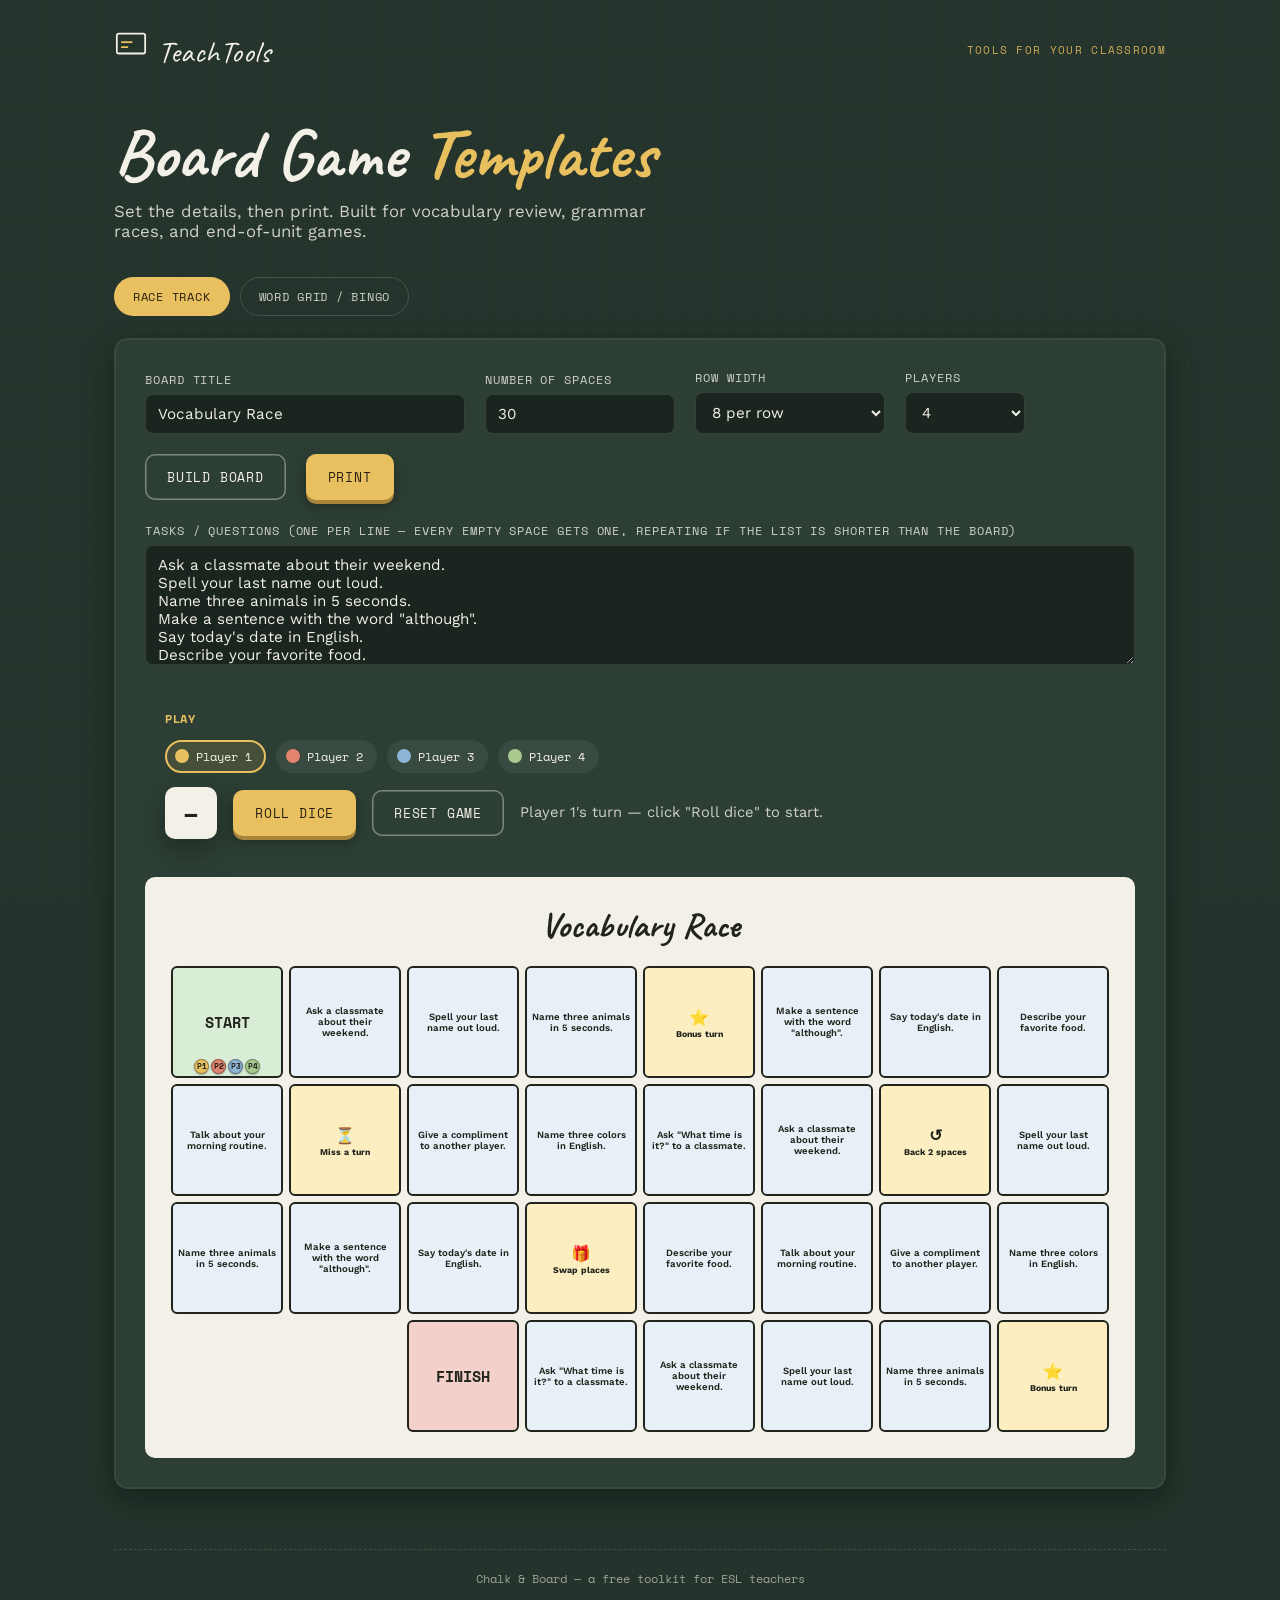
==== tools/board.html @ ea04c7db "Changed nav" ====
<!DOCTYPE html>
<html lang="en">
<head><link rel="icon" type="image/svg+xml" href="/favicon.svg">
<meta charset="UTF-8">
<meta name="viewport" content="width=device-width, initial-scale=1.0">
<title>Board Game Templates — Chalk &amp; Board</title>
<link rel="preconnect" href="https://fonts.googleapis.com">
<link rel="preconnect" href="https://fonts.gstatic.com" crossorigin>
<link href="https://fonts.googleapis.com/css2?family=Caveat:wght@600;700&family=Work+Sans:wght@400;500;600&family=Space+Mono:wght@400;700&display=swap" rel="stylesheet">
<link rel="stylesheet" href="../style.css">
<style>
  .tabs{
    display:flex; gap: 10px; margin-bottom: 22px;
  }
  .tab-btn{
    font-family: var(--font-mono);
    font-size: .78rem;
    text-transform: uppercase;
    letter-spacing: .06em;
    background: transparent;
    color: var(--chalk-dim);
    border: 1px solid rgba(255,255,255,.15);
    border-radius: 30px;
    padding: 9px 18px;
    cursor:pointer;
  }
  .tab-btn.active{
    background: var(--chalk-yellow);
    color: #2a2210;
    border-color: transparent;
  }
  .tab-panel{ display:none; }
  .tab-panel.active{ display:block; }

  .config-row{
    display:flex; flex-wrap:wrap; gap:20px;
    align-items:flex-end;
    margin-bottom: 22px;
  }
  .config-row .field{ width: 190px; }
  .config-row .field.wide{ width: 320px; }

  /* ---- race track ---- */
  #trackTitleDisplay{
    font-family: var(--font-display);
    font-size: 2.2rem;
    text-align:center;
    margin: 0 0 18px;
    color:#20241c;
  }
  .track-sheet{
    background: #f3f1e7;
    border-radius: 10px;
    padding: 26px;
    color: #20241c;
  }
  .track-grid{
    display:grid;
    gap: 6px;
  }
  .track-cell{
    aspect-ratio: 1;
    border: 2px solid #20241c;
    border-radius: 6px;
    display:flex; flex-direction:column;
    align-items:center; justify-content:center;
    font-family: var(--font-mono);
    font-weight:700;
    font-size: .8rem;
    text-align:center;
    padding: 3px;
    background: #fff;
    position:relative;
  }
  .track-cell .num{ font-size: .95rem; }
  .track-cell .badge{ font-size: 1rem; }
  .track-cell .task-text{
    font-family: var(--font-body);
    font-weight:600;
    font-size: .6rem;
    line-height: 1.15;
    display: -webkit-box;
    -webkit-line-clamp: 4;
    -webkit-box-orient: vertical;
    overflow: hidden;
    padding: 0 2px;
  }
  .track-cell.start{ background: #d9ecd6; }
  .track-cell.finish{ background: #f3d0c9; }
  .track-cell.special{ background: #fdeec2; }
  .track-cell.task{ background: #e8f0f7; }
  .track-cell .pawns{
    position:absolute; inset:auto 2px 2px 2px;
    display:flex; flex-wrap:wrap; gap:2px; justify-content:center;
  }
  .pawn{
    width: 15px; height:15px; border-radius:50%;
    display:flex; align-items:center; justify-content:center;
    font-family: var(--font-mono); font-size:.5rem; font-weight:700;
    color:#20241c; border: 1.5px solid rgba(0,0,0,.35);
    box-shadow: 0 1px 2px rgba(0,0,0,.3);
  }

  /* ---- game panel (players + dice) ---- */
  .game-panel{
    background: var(--board-light);
    border-radius: var(--radius);
    padding: 18px 20px;
    margin-bottom: 20px;
  }
  .game-panel h3{
    font-family: var(--font-mono); font-size:.78rem;
    text-transform:uppercase; letter-spacing:.06em;
    color: var(--chalk-yellow); margin: 0 0 12px;
  }
  .player-row{ display:flex; flex-wrap:wrap; gap:10px; margin-bottom:14px; }
  .player-chip{
    display:flex; align-items:center; gap:7px;
    background: rgba(255,255,255,.06);
    border: 2px solid transparent;
    border-radius: 30px;
    padding: 6px 12px 6px 8px;
    font-family: var(--font-mono); font-size:.75rem;
  }
  .player-chip.turn{ border-color: var(--chalk-yellow); background: rgba(232,192,95,.12); }
  .player-chip .dot{ width:14px; height:14px; border-radius:50%; flex:none; }
  .player-chip.done{ opacity:.5; text-decoration: line-through; }
  .dice-row{ display:flex; align-items:center; gap:16px; flex-wrap:wrap; }
  #diceFace{
    width: 52px; height:52px; border-radius: 10px;
    background: var(--chalk); color:#20241c;
    display:flex; align-items:center; justify-content:center;
    font-family: var(--font-mono); font-size:1.6rem; font-weight:700;
    box-shadow: var(--shadow);
  }
  #gameMsg{
    font-family: var(--font-body); font-size:.92rem;
    color: var(--chalk-dim); min-height: 1.3em;
  }
  .field.narrow{ width: 120px; }

  /* ---- word grid ---- */
  .grid-sheet{
    background: #f3f1e7;
    border-radius: 10px;
    padding: 26px;
    color: #20241c;
  }
  #gridTitleDisplay{
    font-family: var(--font-display);
    font-size: 2.2rem;
    text-align:center;
    margin: 0 0 18px;
  }
  .word-grid{
    display:grid;
    gap: 8px;
  }
  .word-cell{
    aspect-ratio: 1;
    border: 2px solid #20241c;
    border-radius: 8px;
    display:flex; align-items:center; justify-content:center;
    text-align:center;
    font-family: var(--font-body);
    font-weight:600;
    font-size: .95rem;
    padding: 6px;
    background:#fff;
    line-height:1.15;
  }
  .word-cell.free{ background:#fdeec2; font-family: var(--font-display); font-size:1.2rem; }
</style>
</head>
<body>

<div class="frame">
  <nav class="top-nav">
    <a class="brand" href="index.html">
      <svg class="brand-mark" viewBox="0 0 48 48" fill="none" xmlns="http://www.w3.org/2000/svg">
        <rect x="4" y="8" width="40" height="28" rx="3" stroke="#f3f1e7" stroke-width="2.5" filter="url(#roughen)"/>
        <line x1="10" y1="20" x2="26" y2="20" stroke="#e8c05f" stroke-width="2.5" filter="url(#roughen)"/>
        <line x1="10" y1="27" x2="20" y2="27" stroke="#e8c05f" stroke-width="2.5" filter="url(#roughen)"/>
      </svg>
      <span class="brand-name">TeachTools</span>
    </a>
    <span class="brand-tag">Tools for your classroom</span>
  </nav>

  <section class="hero">
    <h1>Board Game <span class="accent">Templates</span></h1>
    <p>Set the details, then print. Built for vocabulary review, grammar races, and end-of-unit games.</p>
  </section>

  <div class="tabs no-print">
    <button class="tab-btn active" data-tab="track">Race Track</button>
    <button class="tab-btn" data-tab="grid">Word Grid / Bingo</button>
  </div>

  <!-- ===================== RACE TRACK ===================== -->
  <div class="tab-panel active" id="panel-track">
    <div class="panel">
      <div class="config-row no-print">
        <div class="field wide">
          <label for="trackTitle">Board title</label>
          <input type="text" id="trackTitle" value="Vocabulary Race" maxlength="40">
        </div>
        <div class="field">
          <label for="trackSpaces">Number of spaces</label>
          <input type="number" id="trackSpaces" value="30" min="12" max="60" step="1">
        </div>
        <div class="field">
          <label for="trackCols">Row width</label>
          <select id="trackCols">
            <option value="6">6 per row</option>
            <option value="8" selected>8 per row</option>
            <option value="10">10 per row</option>
          </select>
        </div>
        <div class="field narrow">
          <label for="trackPlayers">Players</label>
          <select id="trackPlayers">
            <option value="2">2</option>
            <option value="3">3</option>
            <option value="4" selected>4</option>
            <option value="5">5</option>
            <option value="6">6</option>
          </select>
        </div>
        <button class="btn secondary" id="trackBuildBtn">Build board</button>
        <button class="btn" id="trackPrintBtn">Print</button>
      </div>

      <div class="config-row no-print">
        <div class="field wide" style="width:100%;">
          <label for="trackTasks">Tasks / questions (one per line — every empty space gets one, repeating if the list is shorter than the board)</label>
          <textarea id="trackTasks" rows="5">Ask a classmate about their weekend.
Spell your last name out loud.
Name three animals in 5 seconds.
Make a sentence with the word "although".
Say today's date in English.
Describe your favorite food.
Talk about your morning routine.
Give a compliment to another player.
Name three colors in English.
Ask "What time is it?" to a classmate.</textarea>
        </div>
      </div>

      <div class="game-panel no-print">
        <h3>Play</h3>
        <div class="player-row" id="playerRow"></div>
        <div class="dice-row">
          <div id="diceFace">–</div>
          <button class="btn" id="rollBtn">Roll dice</button>
          <button class="btn secondary" id="resetGameBtn">Reset game</button>
          <div id="gameMsg"></div>
        </div>
      </div>

      <div class="track-sheet">
        <h2 id="trackTitleDisplay">Vocabulary Race</h2>
        <div class="track-grid" id="trackGrid"></div>
      </div>
    </div>
  </div>

  <!-- ===================== WORD GRID ===================== -->
  <div class="tab-panel" id="panel-grid">
    <div class="panel">
      <div class="config-row no-print">
        <div class="field wide">
          <label for="gridTitle">Board title</label>
          <input type="text" id="gridTitle" value="Unit 4 Vocabulary Bingo" maxlength="40">
        </div>
        <div class="field">
          <label for="gridRows">Rows</label>
          <select id="gridRows">
            <option>3</option><option selected>4</option><option>5</option><option>6</option>
          </select>
        </div>
        <div class="field">
          <label for="gridCols">Columns</label>
          <select id="gridCols">
            <option>3</option><option selected>4</option><option>5</option><option>6</option>
          </select>
        </div>
        <div class="field" style="width:auto; display:flex; align-items:center; gap:8px; padding-bottom:8px;">
          <input type="checkbox" id="gridFree" style="width:auto;">
          <label for="gridFree" style="margin:0;">Free space (odd grids)</label>
        </div>
      </div>
      <div class="config-row no-print">
        <div class="field wide" style="width:100%;">
          <label for="gridWords">Words or phrases (one per line — fill or exceed the grid, extras are ignored)</label>
          <textarea id="gridWords" rows="6">apple
bicycle
weather
holiday
kitchen
bridge
mountain
airport
neighbor
schedule
argument
suitcase
umbrella
calendar
furniture
sandwich</textarea>
        </div>
      </div>
      <div class="config-row no-print">
        <button class="btn secondary" id="gridBuildBtn">Build board</button>
        <button class="btn secondary" id="gridShuffleBtn">Shuffle words</button>
        <button class="btn" id="gridPrintBtn">Print</button>
      </div>

      <div class="grid-sheet">
        <h2 id="gridTitleDisplay">Unit 4 Vocabulary Bingo</h2>
        <div class="word-grid" id="wordGrid"></div>
      </div>
    </div>
  </div>

  <footer class="site-footer no-print">Chalk &amp; Board — a free toolkit for ESL teachers</footer>
</div>

<script>
  /* ---------------- tabs ---------------- */
  document.querySelectorAll('.tab-btn').forEach(btn=>{
    btn.addEventListener('click', ()=>{
      document.querySelectorAll('.tab-btn').forEach(b=>b.classList.remove('active'));
      document.querySelectorAll('.tab-panel').forEach(p=>p.classList.remove('active'));
      btn.classList.add('active');
      document.getElementById('panel-'+btn.dataset.tab).classList.add('active');
    });
  });

  /* ---------------- race track ---------------- */
  const trackTitle = document.getElementById('trackTitle');
  const trackTitleDisplay = document.getElementById('trackTitleDisplay');
  const trackSpaces = document.getElementById('trackSpaces');
  const trackCols = document.getElementById('trackCols');
  const trackGrid = document.getElementById('trackGrid');
  const trackTasks = document.getElementById('trackTasks');
  const trackPlayersSelect = document.getElementById('trackPlayers');
  const playerRow = document.getElementById('playerRow');
  const diceFace = document.getElementById('diceFace');
  const gameMsg = document.getElementById('gameMsg');
  const rollBtn = document.getElementById('rollBtn');

  const SPECIAL_TYPES = [
    { icon:'⭐', label:'Bonus turn' },
    { icon:'⏳', label:'Miss a turn' },
    { icon:'↺', label:'Back 2 spaces' },
    { icon:'🎁', label:'Swap places' }
  ];
  const PLAYER_COLORS = ['#e8c05f','#e2836f','#8db4d4','#a9c98f','#c9a9d9','#f0b6c2'];

  let cellByIndex = [];   // DOM element for each game index
  let trackMeta = [];     // { type, special?, task? }
  let players = [];
  let turnIndex = 0;
  let totalSpaces = 0;

  function buildTrack(){
    const total = Math.max(12, Math.min(60, parseInt(trackSpaces.value,10) || 30));
    const cols = parseInt(trackCols.value, 10);
    const rows = Math.ceil(total/cols);
    totalSpaces = total;
    trackTitleDisplay.textContent = trackTitle.value || 'Race Track';
    trackGrid.style.gridTemplateColumns = `repeat(${cols}, 1fr)`;
    trackGrid.style.gridTemplateRows = `repeat(${rows}, 1fr)`;
    trackGrid.innerHTML = '';
    cellByIndex = new Array(total).fill(null);
    trackMeta = new Array(total).fill(null);

    const tasks = trackTasks.value.split('\n').map(s=>s.trim()).filter(Boolean);
    let taskCursor = 0;

    // build placement array so print order follows a snake path visually
    const cellsByPosition = new Array(rows*cols).fill(null);
    for(let index=0; index<total; index++){
      const row = Math.floor(index/cols);
      let posInRow = index % cols;
      if(row % 2 === 1) posInRow = cols-1-posInRow;
      cellsByPosition[row*cols + posInRow] = index;
    }

    let specialCounter = 0;
    for(let gridIndex=0; gridIndex<rows*cols; gridIndex++){
      const cell = document.createElement('div');
      cell.className = 'track-cell';
      const index = cellsByPosition[gridIndex];
      if(index === null){
        cell.style.visibility = 'hidden';
      } else {
        const isStart = index === 0;
        const isFinish = index === total-1;
        const isSpecial = !isStart && !isFinish && ((index+1) % 5 === 0);

        if(isStart){
          cell.classList.add('start');
          trackMeta[index] = {type:'start'};
          const label = document.createElement('div');
          label.className = 'num';
          label.textContent = 'START';
          cell.appendChild(label);
        } else if(isFinish){
          cell.classList.add('finish');
          trackMeta[index] = {type:'finish'};
          const label = document.createElement('div');
          label.className = 'num';
          label.textContent = 'FINISH';
          cell.appendChild(label);
        } else if(isSpecial){
          cell.classList.add('special');
          const special = SPECIAL_TYPES[specialCounter % SPECIAL_TYPES.length];
          specialCounter++;
          trackMeta[index] = {type:'special', special};
          const badge = document.createElement('div');
          badge.className = 'badge';
          badge.textContent = special.icon;
          cell.appendChild(badge);
          const label = document.createElement('div');
          label.style.fontSize = '.55rem';
          label.style.fontFamily = 'var(--font-body)';
          label.textContent = special.label;
          cell.appendChild(label);
        } else {
          // every remaining ("empty") space gets a task written right on it
          cell.classList.add('task');
          let task = '';
          if(tasks.length){
            task = tasks[taskCursor % tasks.length];
            taskCursor++;
          }
          trackMeta[index] = {type:'task', task};
          const taskEl = document.createElement('div');
          taskEl.className = 'task-text';
          taskEl.textContent = task;
          cell.appendChild(taskEl);
        }

        const pawnHolder = document.createElement('div');
        pawnHolder.className = 'pawns';
        cell.appendChild(pawnHolder);
        cellByIndex[index] = cell;
      }
      trackGrid.appendChild(cell);
    }

    setupPlayers();
  }

  function setupPlayers(){
    const count = parseInt(trackPlayersSelect.value, 10);
    players = [];
    for(let i=0;i<count;i++){
      players.push({ id:i, color: PLAYER_COLORS[i % PLAYER_COLORS.length], pos:0, skipNext:false, finished:false });
    }
    turnIndex = 0;
    diceFace.textContent = '–';
    rollBtn.disabled = false;
    gameMsg.textContent = 'Player 1\'s turn — click "Roll dice" to start.';
    renderPlayers();
    renderPawns();
  }

  function renderPlayers(){
    playerRow.innerHTML = '';
    players.forEach((p, i)=>{
      const chip = document.createElement('div');
      chip.className = 'player-chip' + (i===turnIndex && !p.finished ? ' turn':'') + (p.finished ? ' done':'');
      const dot = document.createElement('div');
      dot.className = 'dot';
      dot.style.background = p.color;
      chip.appendChild(dot);
      chip.appendChild(document.createTextNode('Player ' + (i+1) + (p.finished ? ' 🏁' : '')));
      playerRow.appendChild(chip);
    });
  }

  function renderPawns(){
    cellByIndex.forEach(cell=>{
      if(cell) cell.querySelector('.pawns').innerHTML = '';
    });
    players.forEach((p,i)=>{
      const cell = cellByIndex[p.pos];
      if(!cell) return;
      const pawn = document.createElement('div');
      pawn.className = 'pawn';
      pawn.style.background = p.color;
      pawn.textContent = 'P' + (i+1);
      cell.querySelector('.pawns').appendChild(pawn);
    });
  }

  function nextTurn(){
    if(players.every(p=>p.finished)){
      gameMsg.textContent = '🎉 Game over — everyone finished!';
      rollBtn.disabled = true;
      return;
    }
    do{
      turnIndex = (turnIndex+1) % players.length;
    } while(players[turnIndex].finished);
    const p = players[turnIndex];
    if(p.skipNext){
      p.skipNext = false;
      gameMsg.textContent = 'Player ' + (turnIndex+1) + ' misses a turn (⏳) — skipping.';
      renderPlayers();
      setTimeout(nextTurn, 900);
      return;
    }
    gameMsg.textContent = 'Player ' + (turnIndex+1) + '\'s turn — roll the dice.';
    renderPlayers();
  }

  function rollDice(){
    if(rollBtn.disabled) return;
    const roll = 1 + Math.floor(Math.random()*6);
    diceFace.textContent = roll;
    const p = players[turnIndex];
    p.pos = Math.min(totalSpaces-1, p.pos + roll);
    renderPawns();

    const meta = trackMeta[p.pos];
    if(meta.type === 'finish'){
      p.finished = true;
      gameMsg.textContent = '🏁 Player ' + (turnIndex+1) + ' reached the finish!';
      renderPlayers();
      setTimeout(nextTurn, 1000);
      return;
    }
    if(meta.type === 'special'){
      const s = meta.special.label;
      if(s === 'Bonus turn'){
        gameMsg.textContent = '⭐ Player ' + (turnIndex+1) + ' rolled a bonus turn — roll again!';
        return;
      } else if(s === 'Miss a turn'){
        p.skipNext = true;
        gameMsg.textContent = '⏳ Player ' + (turnIndex+1) + ' landed on Miss a Turn.';
      } else if(s === 'Back 2 spaces'){
        p.pos = Math.max(0, p.pos-2);
        gameMsg.textContent = '↺ Player ' + (turnIndex+1) + ' goes back 2 spaces.';
        renderPawns();
      } else if(s === 'Swap places'){
        const others = players.filter((pl,i)=> i!==turnIndex && !pl.finished);
        if(others.length){
          const other = others[Math.floor(Math.random()*others.length)];
          const tmp = other.pos;
          other.pos = p.pos;
          p.pos = tmp;
          gameMsg.textContent = '🎁 Player ' + (turnIndex+1) + ' swapped places with Player ' + (other.id+1) + '!';
          renderPawns();
        }
      }
      setTimeout(nextTurn, 1200);
      return;
    }
    if(meta.type === 'task' && meta.task){
      gameMsg.textContent = '❓ Player ' + (turnIndex+1) + ': ' + meta.task;
      setTimeout(nextTurn, 2200);
      return;
    }
    setTimeout(nextTurn, 700);
  }

  document.getElementById('trackBuildBtn').addEventListener('click', buildTrack);
  document.getElementById('trackPrintBtn').addEventListener('click', ()=> window.print());
  document.getElementById('resetGameBtn').addEventListener('click', setupPlayers);
  rollBtn.addEventListener('click', rollDice);
  trackPlayersSelect.addEventListener('change', setupPlayers);
  trackTitle.addEventListener('input', ()=> trackTitleDisplay.textContent = trackTitle.value || 'Race Track');

  /* ---------------- word grid ---------------- */
  const gridTitle = document.getElementById('gridTitle');
  const gridTitleDisplay = document.getElementById('gridTitleDisplay');
  const gridRows = document.getElementById('gridRows');
  const gridCols = document.getElementById('gridCols');
  const gridFree = document.getElementById('gridFree');
  const gridWords = document.getElementById('gridWords');
  const wordGrid = document.getElementById('wordGrid');

  let currentWords = [];

  function shuffle(arr){
    const a = arr.slice();
    for(let i=a.length-1;i>0;i--){
      const j = Math.floor(Math.random()*(i+1));
      [a[i],a[j]] = [a[j],a[i]];
    }
    return a;
  }

  function buildGrid(reshuffleOnly){
    const rows = parseInt(gridRows.value,10);
    const cols = parseInt(gridCols.value,10);
    const total = rows*cols;
    const useFree = gridFree.checked && (total % 2 === 1);

    gridTitleDisplay.textContent = gridTitle.value || 'Word Grid';
    wordGrid.style.gridTemplateColumns = `repeat(${cols}, 1fr)`;
    wordGrid.style.gridTemplateRows = `repeat(${rows}, 1fr)`;

    if(!reshuffleOnly){
      currentWords = gridWords.value.split('\n').map(s=>s.trim()).filter(Boolean);
    }

    const needed = useFree ? total-1 : total;
    let pool = shuffle(currentWords);
    while(pool.length < needed && currentWords.length > 0){
      pool = pool.concat(shuffle(currentWords));
    }
    pool = pool.slice(0, needed);

    wordGrid.innerHTML = '';
    const centerIndex = Math.floor(total/2);
    let w = 0;
    for(let i=0;i<total;i++){
      const cell = document.createElement('div');
      cell.className = 'word-cell';
      if(useFree && i === centerIndex){
        cell.classList.add('free');
        cell.textContent = '★';
      } else {
        cell.textContent = pool[w] !== undefined ? pool[w] : '';
        w++;
      }
      wordGrid.appendChild(cell);
    }
  }

  document.getElementById('gridBuildBtn').addEventListener('click', ()=> buildGrid(false));
  document.getElementById('gridShuffleBtn').addEventListener('click', ()=> buildGrid(true));
  document.getElementById('gridPrintBtn').addEventListener('click', ()=> window.print());
  gridTitle.addEventListener('input', ()=> gridTitleDisplay.textContent = gridTitle.value || 'Word Grid');

  buildTrack();
  buildGrid(false);
</script>

</body>
</html>
---- style.css ----
/* ============================================================
   Chalk & Board — a toolkit for ESL teachers
   Design tokens
   ============================================================ */
:root{
  --board:        #24332B;   /* blackboard green */
  --board-deep:    #1a251f;  /* darker recess / shadow */
  --board-light:   #2d3f35;  /* raised panel green */
  --chalk:         #f3f1e7;  /* chalk white */
  --chalk-dim:     #cfd0c6;  /* dusty chalk */
  --chalk-yellow:  #e8c05f;
  --chalk-coral:   #e2836f;
  --chalk-blue:    #8db4d4;
  --wood:          #6b4a34;  /* frame wood */
  --wood-dark:     #4a3122;
  --shadow: 0 10px 30px rgba(0,0,0,.35);
  --radius: 14px;
  --font-display: 'Caveat', cursive;
  --font-body: 'Work Sans', sans-serif;
  --font-mono: 'Space Mono', monospace;
}

*{ box-sizing: border-box; }
html{ scroll-behavior: smooth; }

body{
  margin:0;
  background: var(--board);
  color: var(--chalk);
  font-family: var(--font-body);
  min-height: 100vh;
  position: relative;
}

/* chalk dust / board texture, layered so it never needs JS */
body::before{
  content:"";
  position: fixed; inset:0;
  pointer-events:none;
  z-index: 0;
  background-image:
    radial-gradient(rgba(255,255,255,.035) 1px, transparent 1px),
    radial-gradient(rgba(255,255,255,.02) 1px, transparent 1.5px);
  background-size: 3px 3px, 7px 7px;
  background-position: 0 0, 2px 3px;
  mix-blend-mode: screen;
  opacity:.6;
}

a{ color: inherit; }

/* ---------- layout shell ---------- */
.frame{
  max-width: 1100px;
  margin: 0 auto;
  padding: 28px 24px 80px;
  position: relative;
  z-index: 1;
}

.top-nav{
  display:flex;
  align-items:center;
  justify-content: space-between;
  gap: 16px;
  margin-bottom: 36px;
  flex-wrap: wrap;
}

.brand{
  display:flex;
  align-items:baseline;
  gap: 10px;
  text-decoration:none;
}
.brand-mark{ width:34px; height:34px; }
.brand-name{
  font-family: var(--font-display);
  font-size: 1.9rem;
  letter-spacing: .5px;
  color: var(--chalk);
}
.brand-tag{
  font-family: var(--font-mono);
  font-size: .68rem;
  letter-spacing: .12em;
  text-transform: uppercase;
  color: var(--chalk-yellow);
  opacity:.85;
}

.back-link{
  font-family: var(--font-mono);
  font-size: .8rem;
  text-decoration:none;
  color: var(--chalk-dim);
  border-bottom: 1px dashed rgba(243,241,231,.35);
  padding-bottom:2px;
  transition: color .15s ease, border-color .15s ease;
}
.back-link:hover{ color: var(--chalk-yellow); border-color: var(--chalk-yellow); }

/* ---------- chalk rule / dividers ---------- */
.chalk-rule{
  border:0;
  height: 2px;
  margin: 28px 0;
  background: repeating-linear-gradient(90deg, rgba(243,241,231,.4) 0 10px, transparent 10px 16px);
  opacity:.5;
}

/* ---------- headline block ---------- */
.hero{
  padding: 10px 0 36px;
}
.hero h1{
  font-family: var(--font-display);
  font-size: clamp(2.6rem, 6vw, 4.4rem);
  line-height: 1.05;
  margin: 0 0 10px;
  color: var(--chalk);
}
.hero h1 .accent{ color: var(--chalk-yellow); }
.hero p{
  font-size: 1.05rem;
  max-width: 56ch;
  color: var(--chalk-dim);
  margin:0;
}

/* ---------- tool directory grid ---------- */
.tool-grid{
  display:grid;
  grid-template-columns: repeat(auto-fit, minmax(240px,1fr));
  gap: 22px;
  margin-top: 30px;
}

.tool-card{
  background: var(--board-light);
  border-radius: var(--radius);
  padding: 26px 22px 22px;
  text-decoration:none;
  color: var(--chalk);
  position: relative;
  box-shadow: var(--shadow), inset 0 0 0 1px rgba(255,255,255,.04);
  border: 1px solid rgba(255,255,255,.06);
  transition: transform .18s ease, box-shadow .18s ease, background .18s ease;
  display:flex;
  flex-direction: column;
  gap: 14px;
  min-height: 190px;
}
.tool-card:hover{
  transform: translateY(-4px) rotate(-.3deg);
  background: #33473c;
  box-shadow: 0 16px 34px rgba(0,0,0,.4), inset 0 0 0 1px rgba(255,255,255,.08);
}
.tool-card:focus-visible{
  outline: 2px solid var(--chalk-yellow);
  outline-offset: 3px;
}
.tool-card .icon{
  width: 52px; height: 52px;
}
.tool-card h2{
  font-family: var(--font-display);
  font-size: 1.9rem;
  margin: 0;
  color: var(--chalk);
}
.tool-card p{
  margin:0;
  font-size: .92rem;
  color: var(--chalk-dim);
  line-height: 1.4;
}
.tool-card .go{
  margin-top:auto;
  font-family: var(--font-mono);
  font-size: .72rem;
  letter-spacing: .1em;
  text-transform: uppercase;
  color: var(--chalk-yellow);
}

/* ---------- generic panel ---------- */
.panel{
  background: var(--board-light);
  border-radius: var(--radius);
  padding: 30px;
  box-shadow: var(--shadow), inset 0 0 0 1px rgba(255,255,255,.05);
  border: 1px solid rgba(255,255,255,.06);
}

/* ---------- buttons ---------- */
.btn{
  font-family: var(--font-mono);
  font-size: .82rem;
  letter-spacing: .06em;
  text-transform: uppercase;
  border: none;
  border-radius: 10px;
  padding: 13px 22px;
  cursor:pointer;
  background: var(--chalk-yellow);
  color: #2a2210;
  box-shadow: 0 4px 0 #a9843b, 0 6px 14px rgba(0,0,0,.35);
  transition: transform .08s ease, box-shadow .08s ease;
}
.btn:hover{ transform: translateY(-1px); }
.btn:active{
  transform: translateY(3px);
  box-shadow: 0 1px 0 #a9843b, 0 2px 6px rgba(0,0,0,.35);
}
.btn.secondary{
  background: transparent;
  color: var(--chalk);
  box-shadow: inset 0 0 0 1.5px rgba(243,241,231,.4);
}
.btn.secondary:hover{ box-shadow: inset 0 0 0 1.5px var(--chalk-yellow); }
.btn.coral{ background: var(--chalk-coral); box-shadow: 0 4px 0 #a1503f, 0 6px 14px rgba(0,0,0,.35); color:#2a1109;}
.btn:disabled{ opacity:.5; cursor:not-allowed; }

.btn-row{ display:flex; gap:12px; flex-wrap:wrap; align-items:center; }

/* ---------- form controls ---------- */
label{
  font-family: var(--font-mono);
  font-size: .72rem;
  text-transform: uppercase;
  letter-spacing: .08em;
  color: var(--chalk-dim);
  display:block;
  margin-bottom: 6px;
}
input[type="text"], input[type="number"], textarea, select{
  width:100%;
  background: var(--board-deep);
  border: 1px solid rgba(255,255,255,.12);
  border-radius: 8px;
  color: var(--chalk);
  padding: 10px 12px;
  font-family: var(--font-body);
  font-size: .95rem;
}
textarea{ resize: vertical; min-height: 120px; }
input:focus, textarea:focus, select:focus{ outline: 2px solid var(--chalk-yellow); }

/* ---------- footer ---------- */
.site-footer{
  margin-top: 60px;
  padding-top: 20px;
  border-top: 1px dashed rgba(243,241,231,.2);
  font-family: var(--font-mono);
  font-size: .72rem;
  color: var(--chalk-dim);
  opacity:.7;
  text-align:center;
}

/* ---------- utility ---------- */
.stack{ display:flex; flex-direction:column; gap: 18px; }
.center{ display:flex; align-items:center; justify-content:center; }
.mono{ font-family: var(--font-mono); }
.two-col{
  display:grid;
  grid-template-columns: 1fr 1fr;
  gap: 26px;
}
@media (max-width: 720px){
  .two-col{ grid-template-columns: 1fr; }
}

@media (prefers-reduced-motion: reduce){
  *{ animation-duration: 0.001ms !important; animation-iteration-count: 1 !important; transition-duration: 0.001ms !important; }
}

/* ---------- print ---------- */
@media print{
  body{ background:#fff; color:#000; }
  body::before{ display:none; }
  .top-nav, .site-footer, .no-print{ display:none !important; }
  .panel{ box-shadow:none; background:#fff; border:1px solid #999; }
}
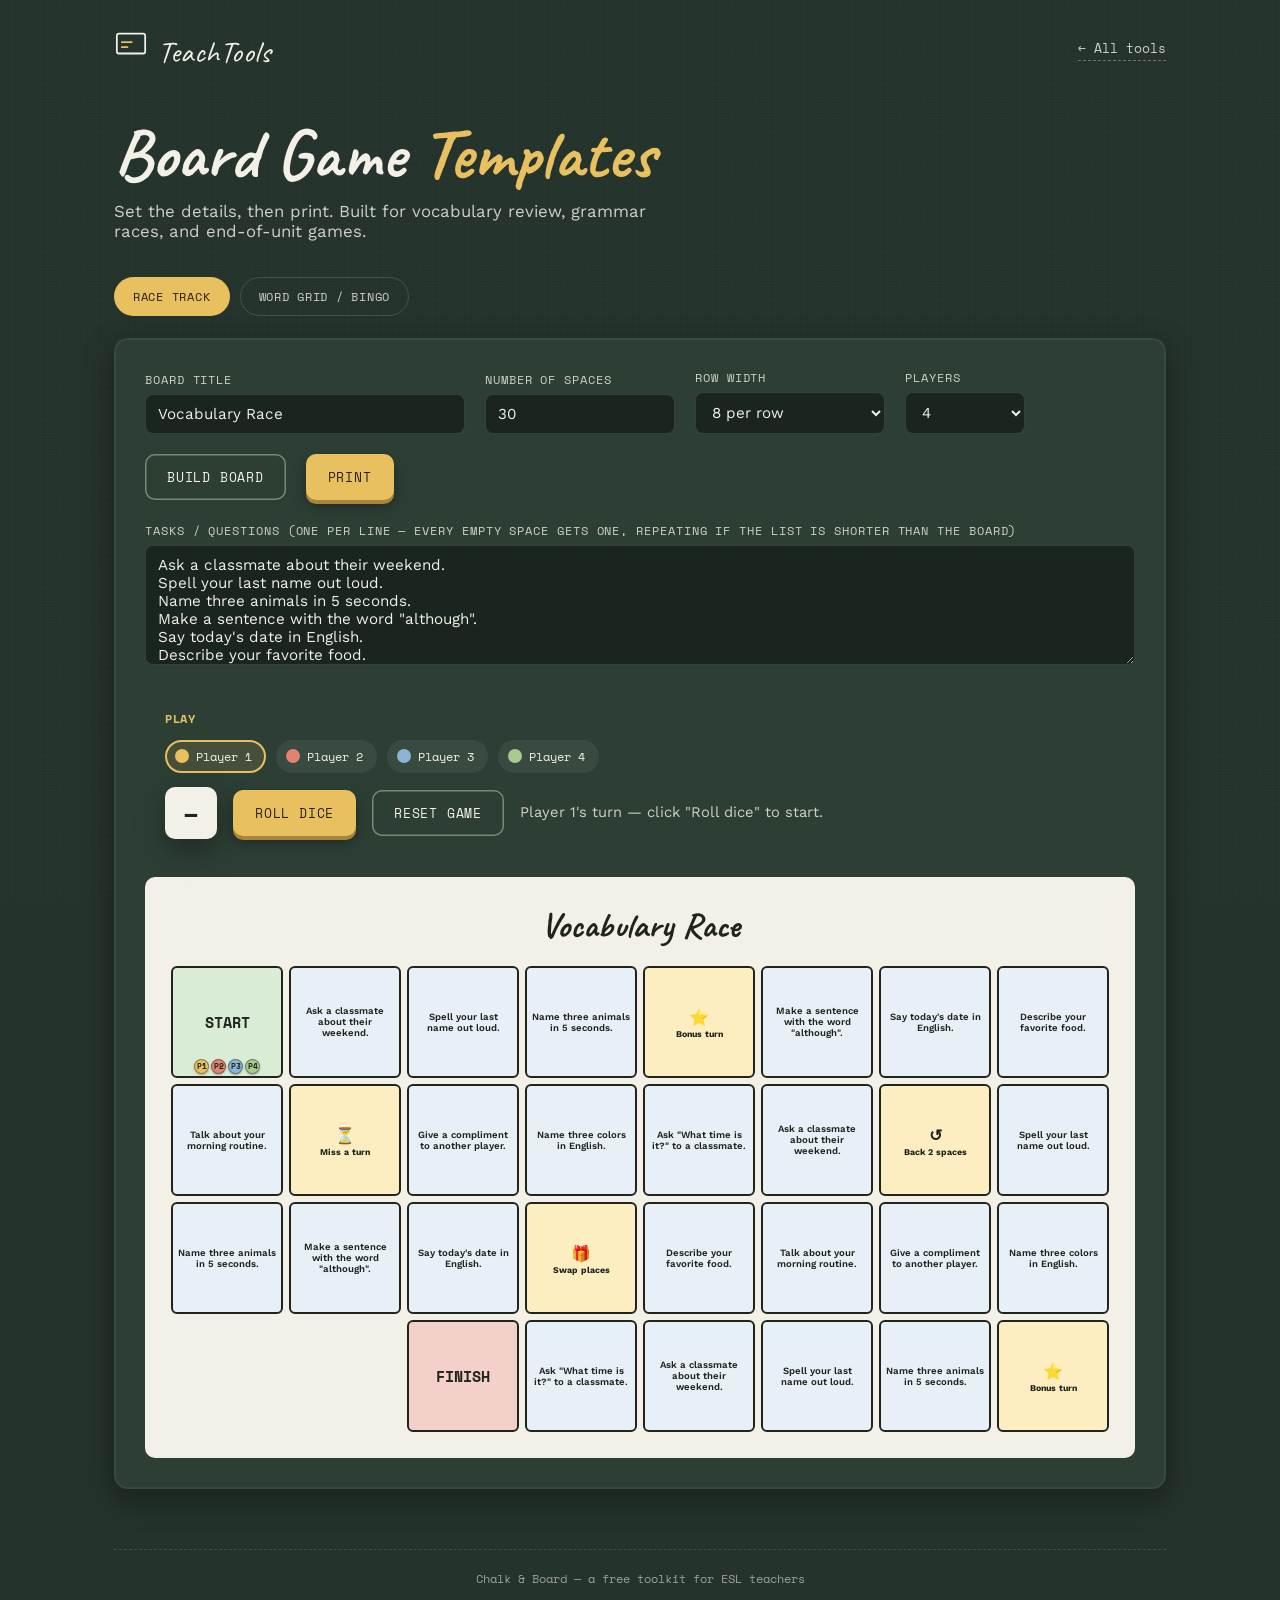
==== commit 9e30bab7: "Changed logo, nav" ====
--- a/tools/board.html
+++ b/tools/board.html
@@ -176,7 +176,7 @@
 
 <div class="frame">
   <nav class="top-nav">
-    <a class="brand" href="index.html">
+    <a class="brand" href="../index.html">
       <svg class="brand-mark" viewBox="0 0 48 48" fill="none" xmlns="http://www.w3.org/2000/svg">
         <rect x="4" y="8" width="40" height="28" rx="3" stroke="#f3f1e7" stroke-width="2.5" filter="url(#roughen)"/>
         <line x1="10" y1="20" x2="26" y2="20" stroke="#e8c05f" stroke-width="2.5" filter="url(#roughen)"/>
@@ -184,7 +184,7 @@
       </svg>
       <span class="brand-name">TeachTools</span>
     </a>
-    <span class="brand-tag">Tools for your classroom</span>
+    <a class="back-link" href="../index.html">← All tools</a>
   </nav>
 
   <section class="hero">
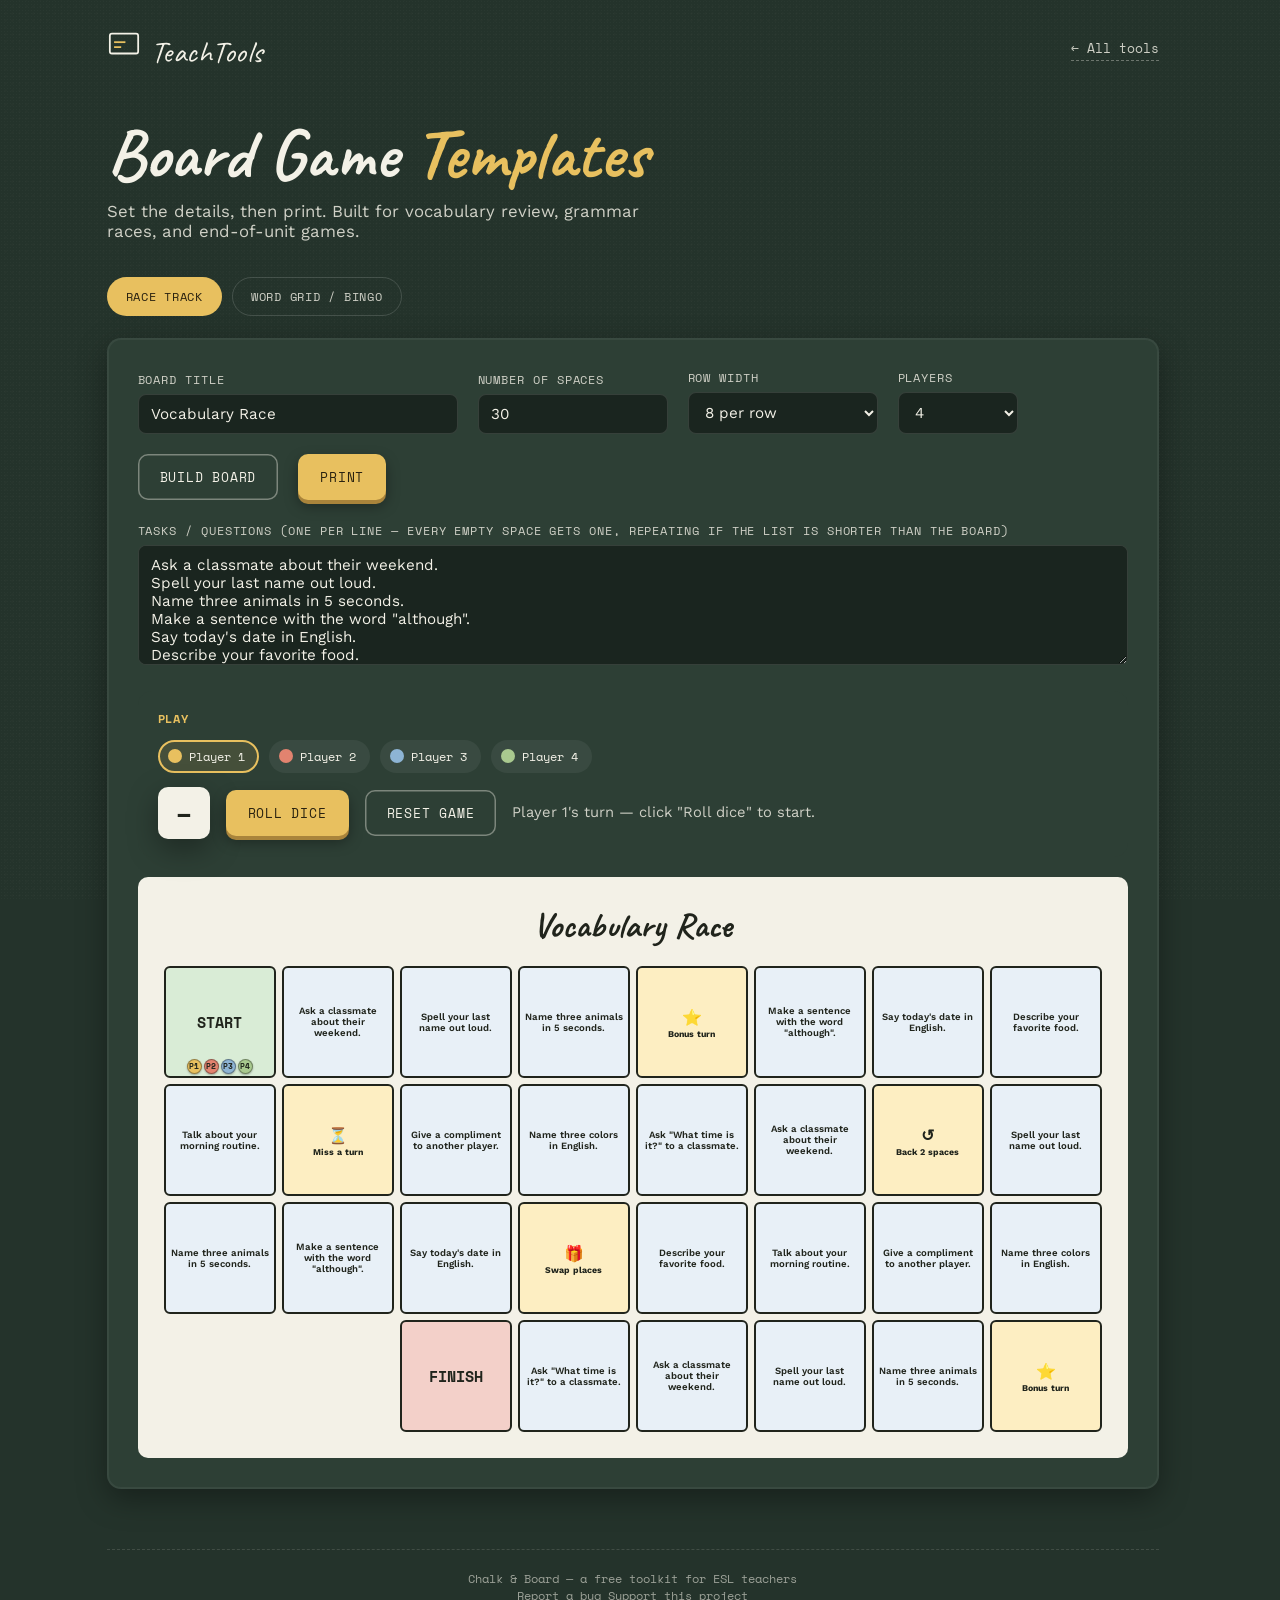
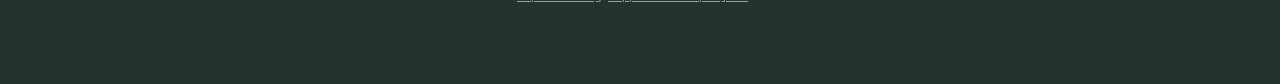
==== commit cfc46f52: "added kofi and report buttons" ====
--- a/tools/board.html
+++ b/tools/board.html
@@ -324,7 +324,12 @@
     </div>
   </div>
 
-  <footer class="site-footer no-print">Chalk &amp; Board — a free toolkit for ESL teachers</footer>
+  <footer class="site-footer no-print">Chalk &amp; Board — a free toolkit for ESL teachers
+    <div class="footer-links">
+      <a class="footer-link" href="https://github.com/gloridei/TeachTools/issues/new" target="_blank" rel="noopener">Report a bug</a>
+      <a class="footer-link donate" href="https://ko-fi.com/G4N125JMWS" target="_blank" rel="noopener">Support this project</a>
+    </div>
+  </footer>
 </div>
 
 <script>
@@ -643,5 +648,8 @@
   buildGrid(false);
 </script>
 
+
+<script type='text/javascript' src='https://storage.ko-fi.com/cdn/widget/Widget_2.js'></script>
+<script type='text/javascript'>kofiwidget2.init('Support me on Ko-fi', '#72a4f2', 'G4N125JMWS');kofiwidget2.draw();</script>
 </body>
 </html>
--- a/style.css
+++ b/style.css
@@ -21,7 +21,7 @@
 }
 
 *{ box-sizing: border-box; }
-html{ scroll-behavior: smooth; }
+html{ scroll-behavior: smooth; scrollbar-gutter: stable; }
 
 body{
   margin:0;
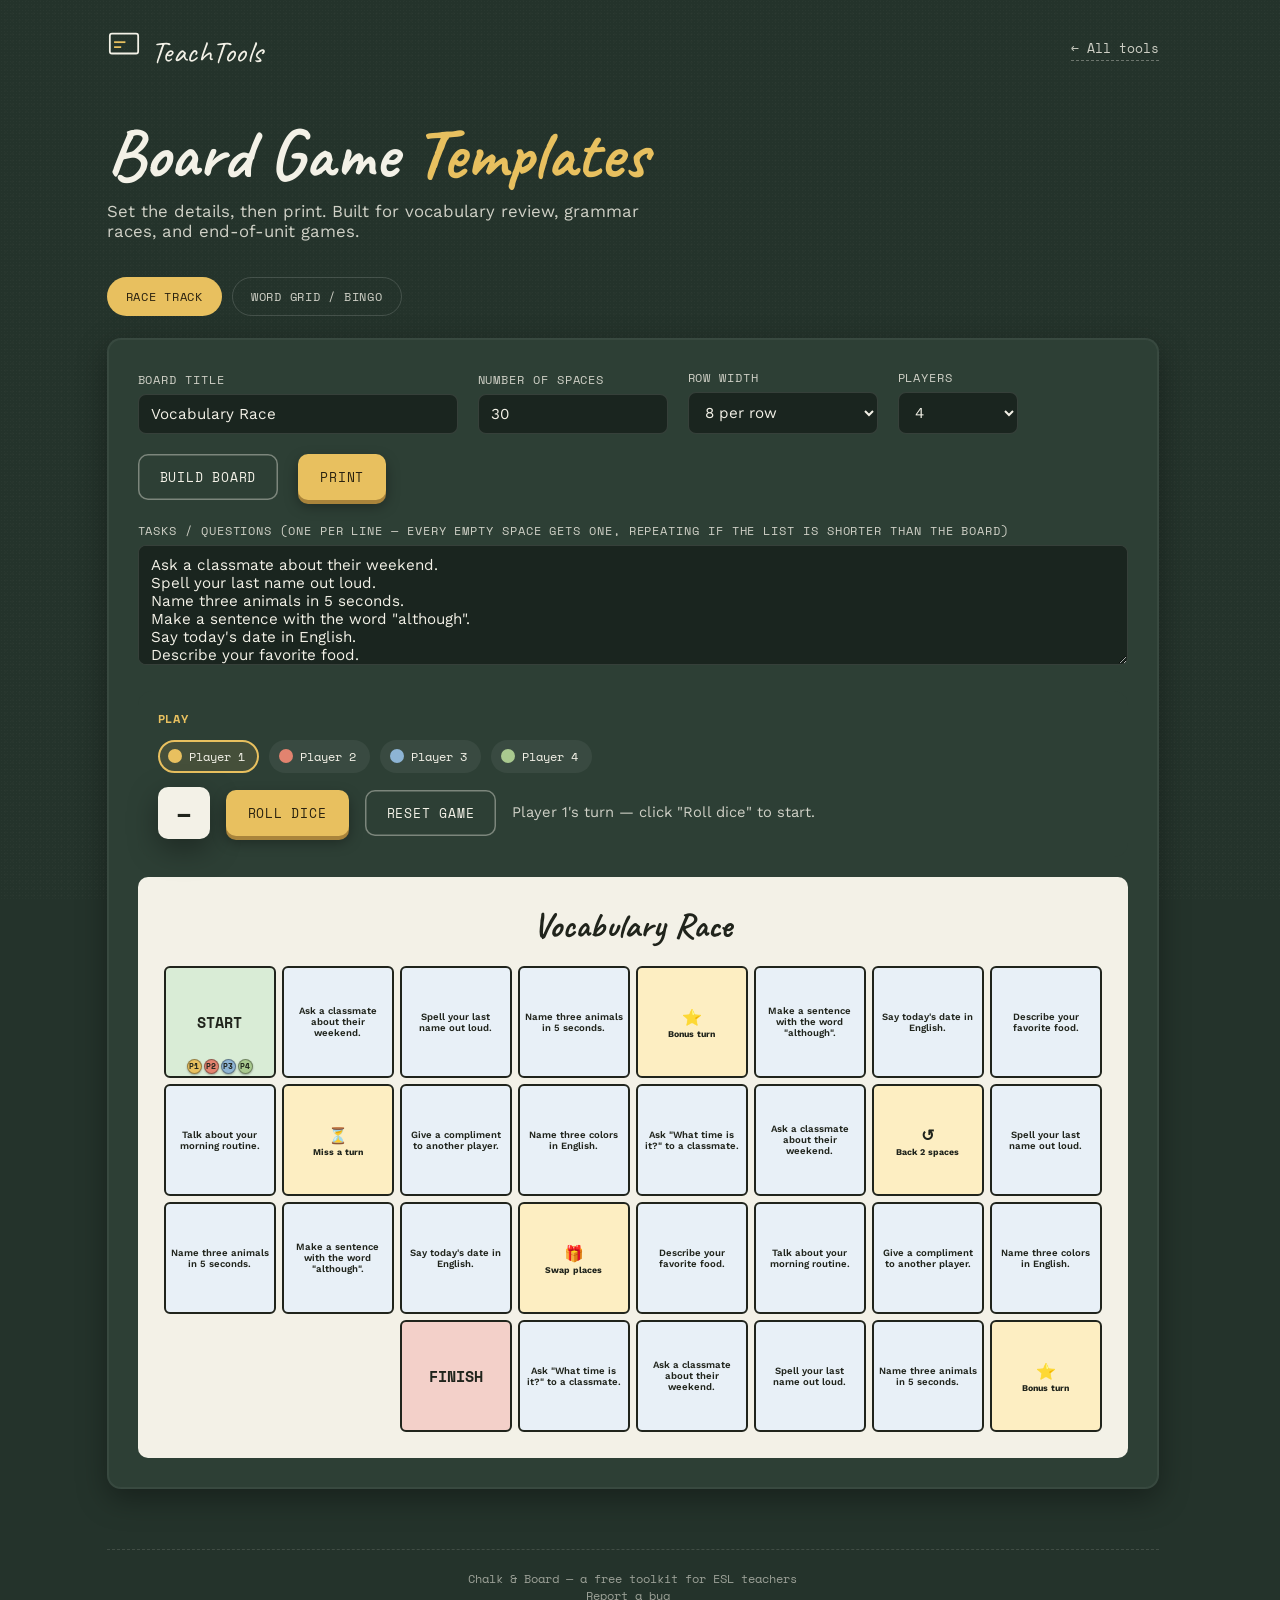
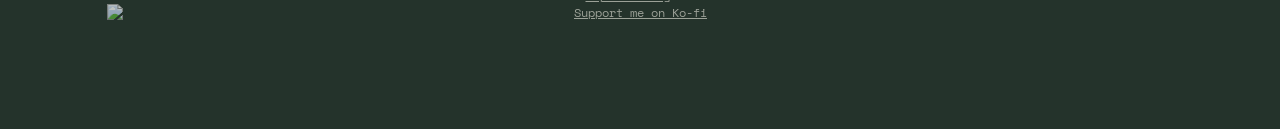
==== commit 8c851af7: "kofi button fix-2" ====
--- a/tools/board.html
+++ b/tools/board.html
@@ -327,8 +327,7 @@
   <footer class="site-footer no-print">Chalk &amp; Board — a free toolkit for ESL teachers
     <div class="footer-links">
       <a class="footer-link" href="https://github.com/gloridei/TeachTools/issues/new" target="_blank" rel="noopener">Report a bug</a>
-      <a class="footer-link donate" href="https://ko-fi.com/G4N125JMWS" target="_blank" rel="noopener">Support this project</a>
-    </div>
+      <a class="footer-link donate" href='https://ko-fi.com/G4N125JMWS' target='_blank' rel="noopener" style="padding:4px 10px;"><img height='28' style='border:0;height:28px;display:block;' src='https://storage.ko-fi.com/cdn/kofi6.png?v=6' alt='Support me on Ko-fi' /></a>    </div>
   </footer>
 </div>
 
@@ -649,7 +648,5 @@
 </script>
 
 
-<script type='text/javascript' src='https://storage.ko-fi.com/cdn/widget/Widget_2.js'></script>
-<script type='text/javascript'>kofiwidget2.init('Support me on Ko-fi', '#72a4f2', 'G4N125JMWS');kofiwidget2.draw();</script>
 </body>
 </html>
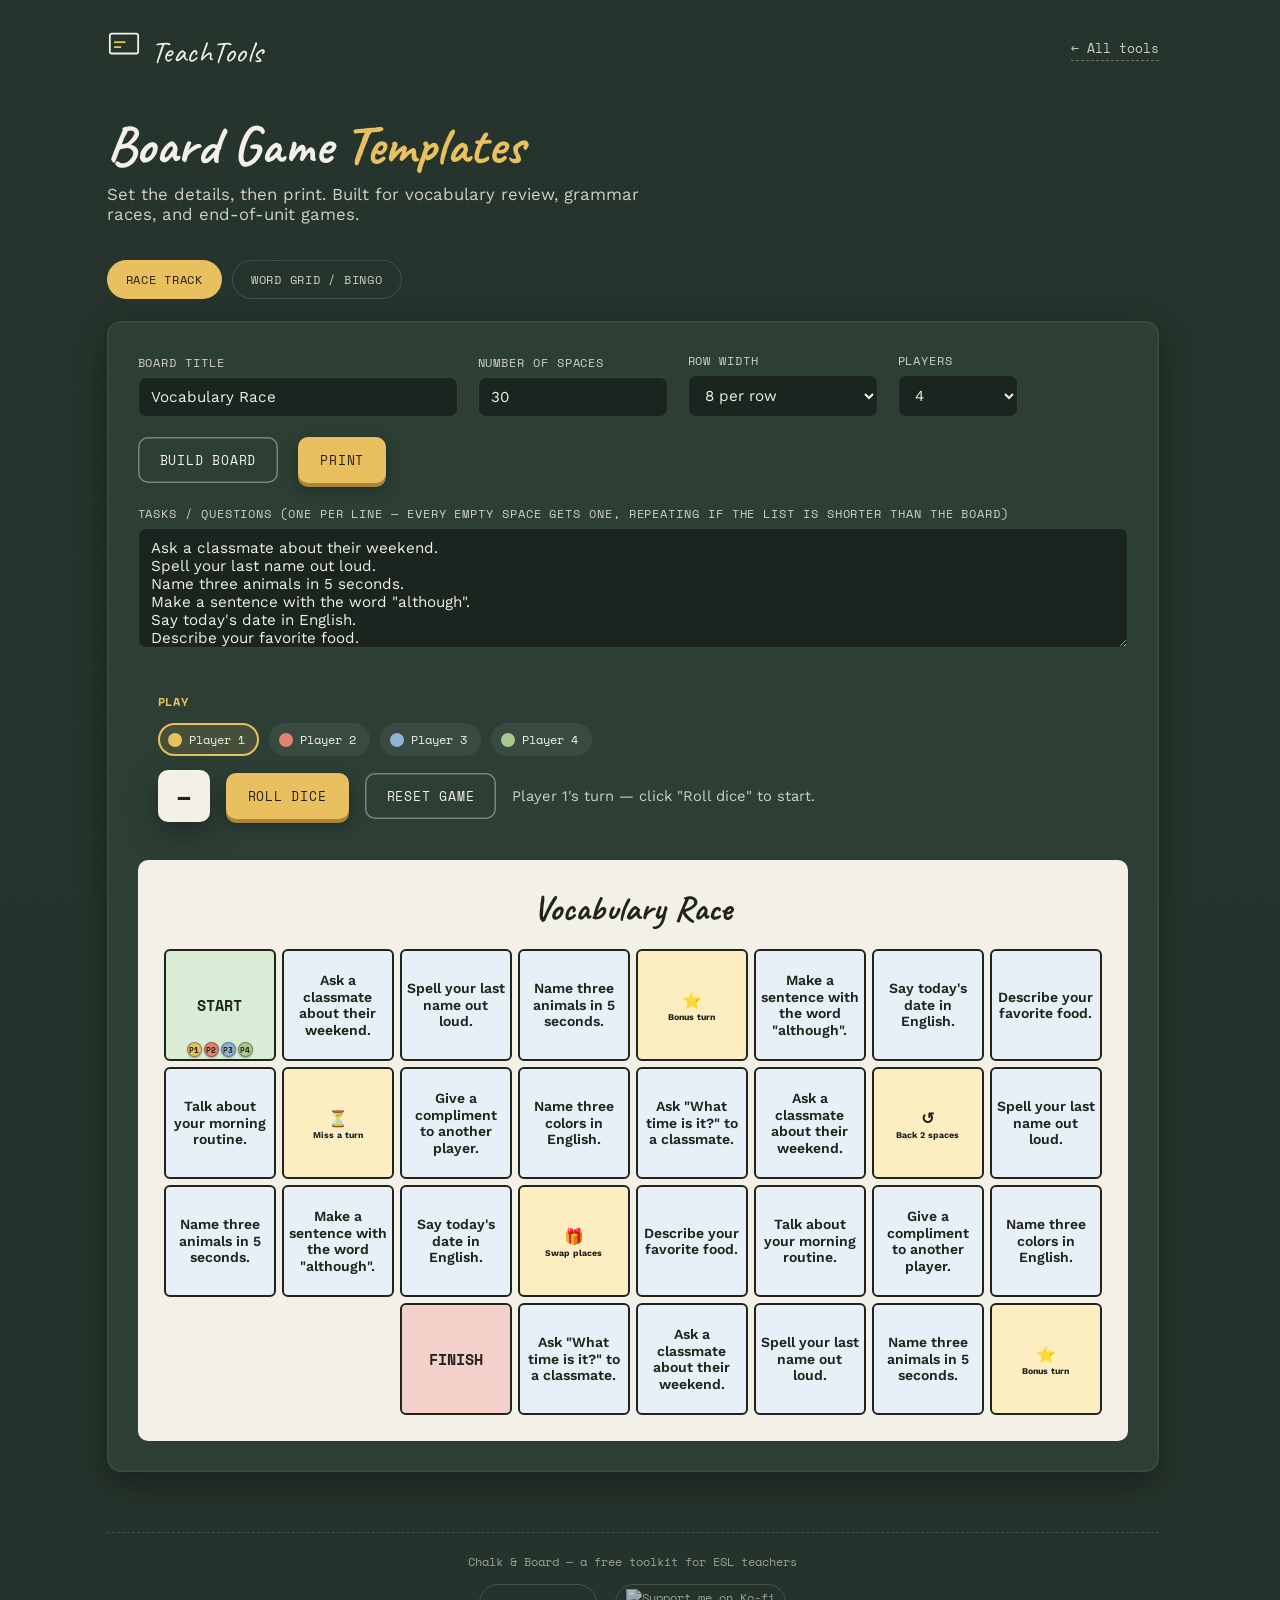
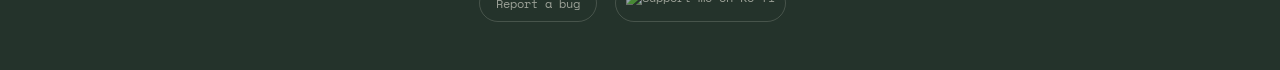
==== commit f7df75aa: "fixed zoom" ====
--- a/tools/board.html
+++ b/tools/board.html
@@ -77,10 +77,10 @@
   .track-cell .task-text{
     font-family: var(--font-body);
     font-weight:600;
-    font-size: .6rem;
-    line-height: 1.15;
+    font-size: var(--task-font-size, .6rem);
+    line-height: 1.18;
     display: -webkit-box;
-    -webkit-line-clamp: 4;
+    -webkit-line-clamp: var(--task-line-clamp, 4);
     -webkit-box-orient: vertical;
     overflow: hidden;
     padding: 0 2px;
@@ -457,6 +457,19 @@
     }
 
     setupPlayers();
+    sizeTaskText();
+  }
+
+  function sizeTaskText(){
+    const sampleCell = trackGrid.querySelector('.track-cell.task') || trackGrid.querySelector('.track-cell:not([style*="hidden"])');
+    if(!sampleCell) return;
+    const cellWidth = sampleCell.clientWidth;
+    // scale font relative to the actual rendered cell size, not viewport width,
+    // so it looks right regardless of space count, row width, or browser zoom
+    const fontPx = Math.max(9, Math.min(15, Math.round(cellWidth * 0.13)));
+    const clampLines = cellWidth < 70 ? 3 : (cellWidth < 100 ? 4 : 5);
+    trackGrid.style.setProperty('--task-font-size', fontPx + 'px');
+    trackGrid.style.setProperty('--task-line-clamp', clampLines);
   }
 
   function setupPlayers(){
@@ -580,6 +593,12 @@
   trackPlayersSelect.addEventListener('change', setupPlayers);
   trackTitle.addEventListener('input', ()=> trackTitleDisplay.textContent = trackTitle.value || 'Race Track');
 
+  let resizeTimer;
+  window.addEventListener('resize', ()=>{
+    clearTimeout(resizeTimer);
+    resizeTimer = setTimeout(sizeTaskText, 150);
+  });
+
   /* ---------------- word grid ---------------- */
   const gridTitle = document.getElementById('gridTitle');
   const gridTitleDisplay = document.getElementById('gridTitleDisplay');
--- a/style.css
+++ b/style.css
@@ -53,7 +53,7 @@
 .frame{
   max-width: 1100px;
   margin: 0 auto;
-  padding: 28px 24px 80px;
+  padding: 28px 24px 48px;
   position: relative;
   z-index: 1;
 }
@@ -115,10 +115,13 @@
 }
 .hero h1{
   font-family: var(--font-display);
-  font-size: clamp(2.6rem, 6vw, 4.4rem);
+  font-size: 3.4rem;
   line-height: 1.05;
   margin: 0 0 10px;
   color: var(--chalk);
+}
+@media (max-width: 600px){
+  .hero h1{ font-size: 2.4rem; }
 }
 .hero h1 .accent{ color: var(--chalk-yellow); }
 .hero p{
@@ -258,6 +261,36 @@
   opacity:.7;
   text-align:center;
 }
+.footer-links{
+  display:flex;
+  justify-content:center;
+  gap: 18px;
+  margin-top: 14px;
+  flex-wrap: wrap;
+}
+.footer-link{
+  font-family: var(--font-mono);
+  font-size: .72rem;
+  text-decoration: none;
+  color: var(--chalk-dim);
+  border: 1px solid rgba(243,241,231,.25);
+  border-radius: 30px;
+  padding: 7px 16px;
+  transition: color .15s ease, border-color .15s ease, background .15s ease;
+  display:inline-flex;
+  align-items:center;
+  gap: 6px;
+}
+.footer-link:hover{
+  color: var(--chalk-yellow);
+  border-color: var(--chalk-yellow);
+  background: rgba(232,192,95,.08);
+}
+.footer-link.donate:hover{
+  color: var(--chalk-coral);
+  border-color: var(--chalk-coral);
+  background: rgba(226,131,111,.08);
+}
 
 /* ---------- utility ---------- */
 .stack{ display:flex; flex-direction:column; gap: 18px; }
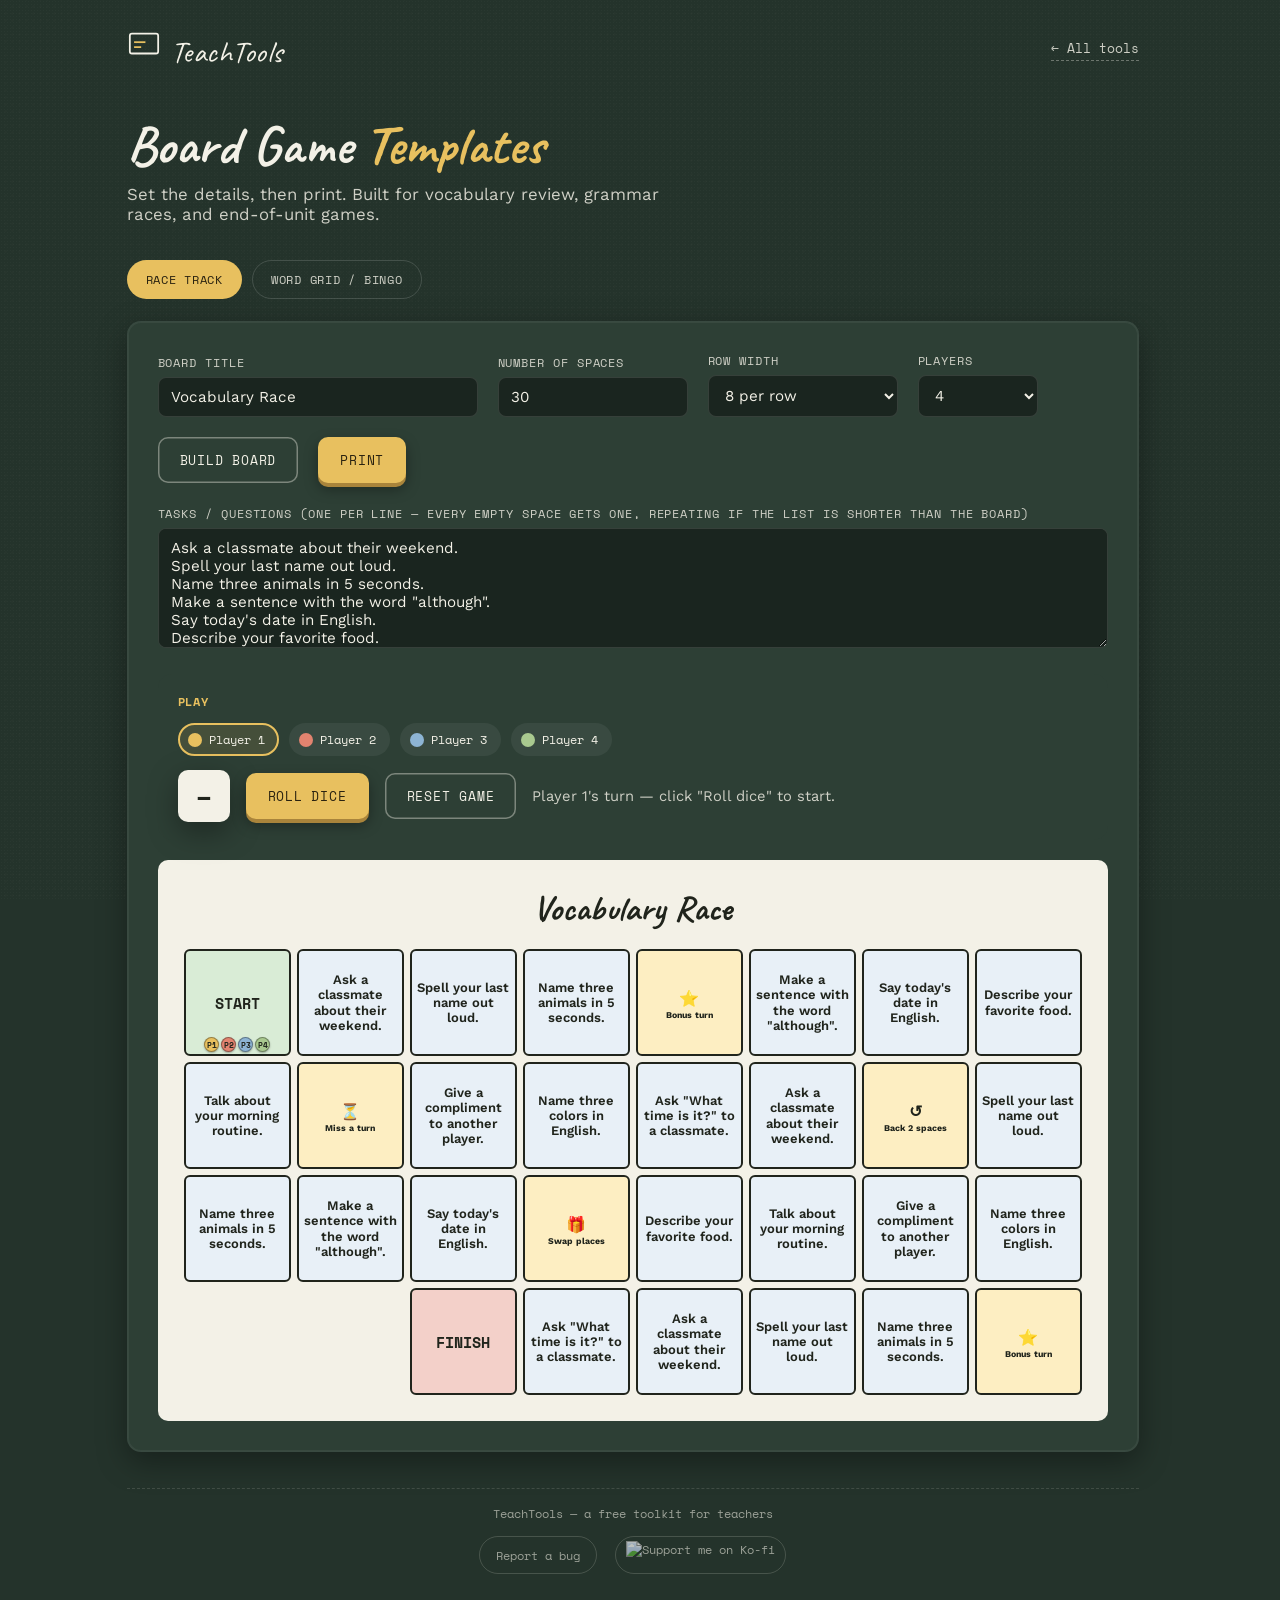
==== commit 74dcd968: "removed old brand, changed layout" ====
--- a/tools/board.html
+++ b/tools/board.html
@@ -3,7 +3,7 @@
 <head><link rel="icon" type="image/svg+xml" href="/favicon.svg">
 <meta charset="UTF-8">
 <meta name="viewport" content="width=device-width, initial-scale=1.0">
-<title>Board Game Templates — Chalk &amp; Board</title>
+<title>Board Game Templates — TeachTools</title>
 <link rel="preconnect" href="https://fonts.googleapis.com">
 <link rel="preconnect" href="https://fonts.gstatic.com" crossorigin>
 <link href="https://fonts.googleapis.com/css2?family=Caveat:wght@600;700&family=Work+Sans:wght@400;500;600&family=Space+Mono:wght@400;700&display=swap" rel="stylesheet">
@@ -324,7 +324,7 @@
     </div>
   </div>
 
-  <footer class="site-footer no-print">Chalk &amp; Board — a free toolkit for ESL teachers
+  <footer class="site-footer no-print">TeachTools — a free toolkit for teachers
     <div class="footer-links">
       <a class="footer-link" href="https://github.com/gloridei/TeachTools/issues/new" target="_blank" rel="noopener">Report a bug</a>
       <a class="footer-link donate" href='https://ko-fi.com/G4N125JMWS' target='_blank' rel="noopener" style="padding:4px 10px;"><img height='28' style='border:0;height:28px;display:block;' src='https://storage.ko-fi.com/cdn/kofi6.png?v=6' alt='Support me on Ko-fi' /></a>    </div>
--- a/style.css
+++ b/style.css
@@ -1,5 +1,5 @@
 /* ============================================================
-   Chalk & Board — a toolkit for ESL teachers
+   TeachTools — a toolkit for teachers
    Design tokens
    ============================================================ */
 :root{
@@ -51,9 +51,9 @@
 
 /* ---------- layout shell ---------- */
 .frame{
-  max-width: 1100px;
+  width: 80%;
   margin: 0 auto;
-  padding: 28px 24px 48px;
+  padding: 28px 0 5vh;
   position: relative;
   z-index: 1;
 }
@@ -134,9 +134,9 @@
 /* ---------- tool directory grid ---------- */
 .tool-grid{
   display:grid;
-  grid-template-columns: repeat(auto-fit, minmax(240px,1fr));
-  gap: 22px;
-  margin-top: 30px;
+  grid-template-columns: repeat(auto-fit, minmax(210px,1fr));
+  gap: 20px;
+  margin-top: 38px;
 }
 
 .tool-card{
@@ -252,8 +252,8 @@
 
 /* ---------- footer ---------- */
 .site-footer{
-  margin-top: 60px;
-  padding-top: 20px;
+  margin-top: 36px;
+  padding-top: 16px;
   border-top: 1px dashed rgba(243,241,231,.2);
   font-family: var(--font-mono);
   font-size: .72rem;
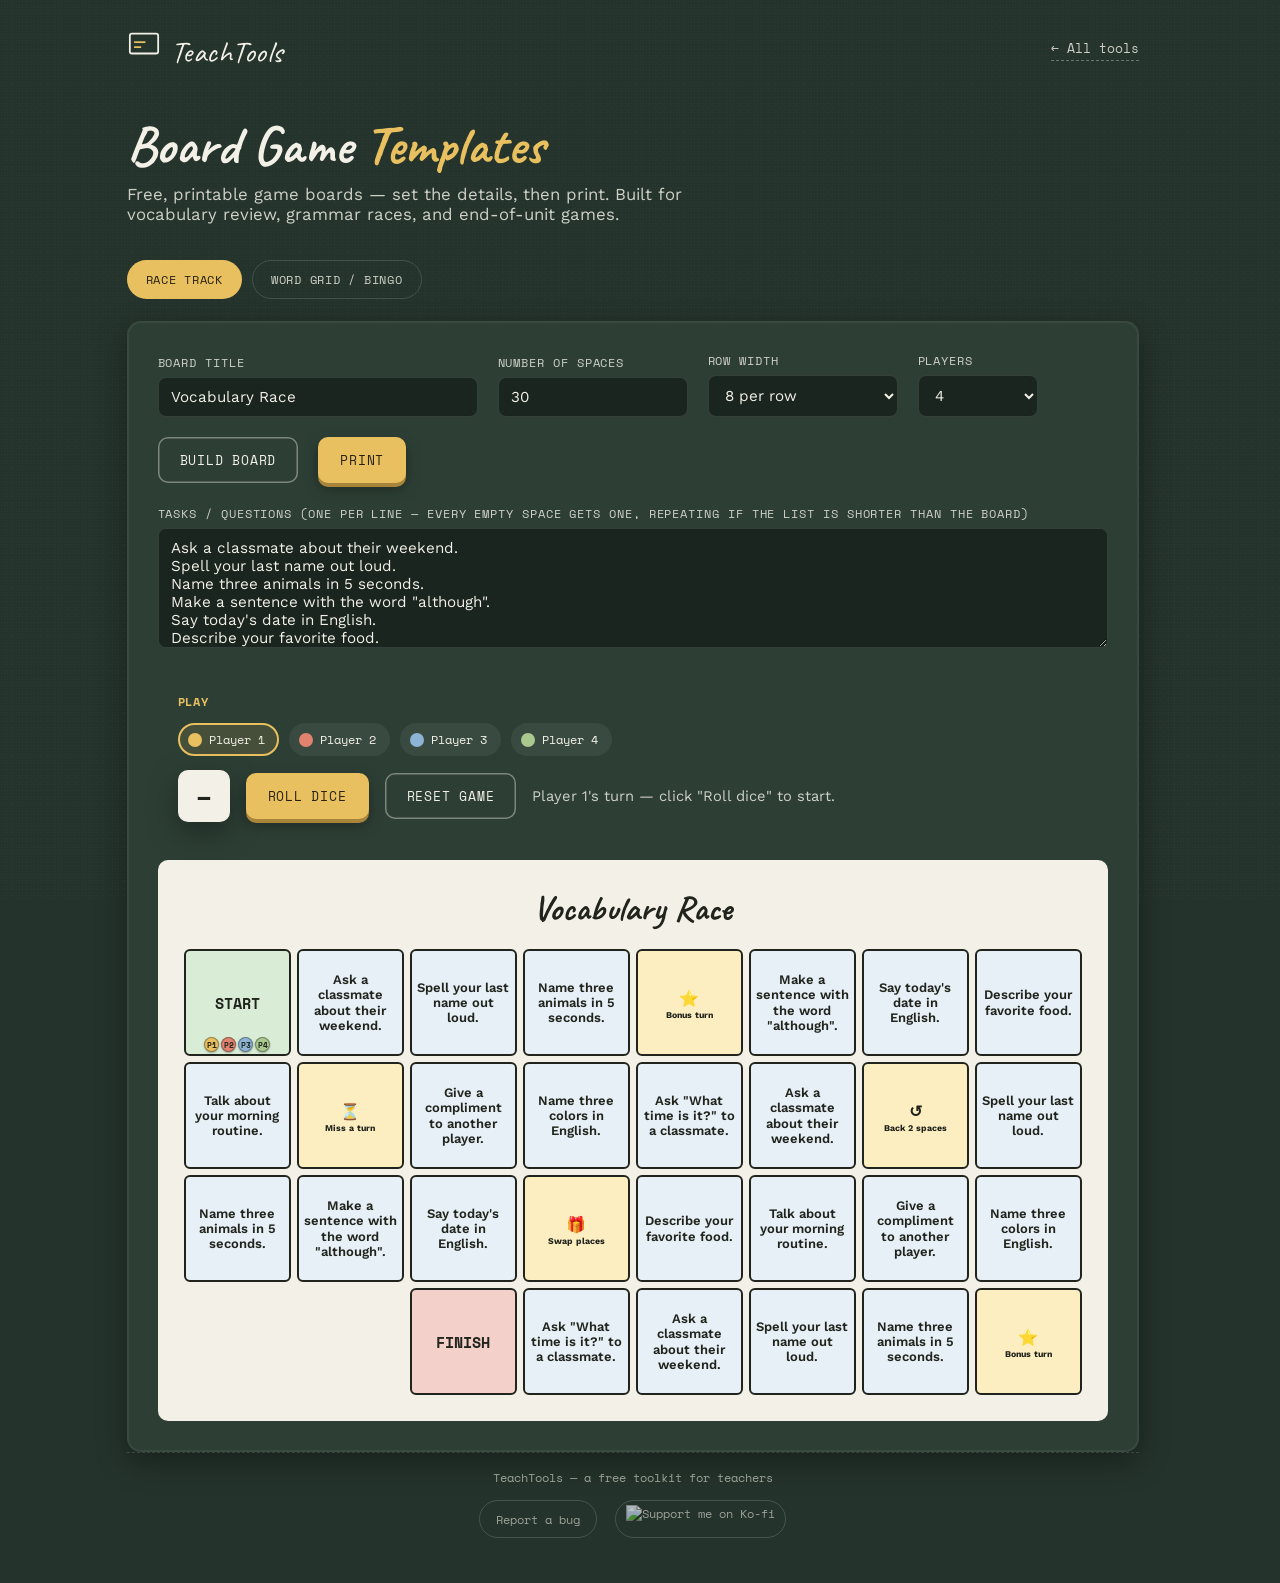
==== commit 705850ff: "SEO fixes: meta descriptions, canonical tags, sitemap, robots.txt" ====
--- a/tools/board.html
+++ b/tools/board.html
@@ -1,9 +1,21 @@
 <!DOCTYPE html>
 <html lang="en">
-<head><link rel="icon" type="image/svg+xml" href="/favicon.svg">
+<head>
+<link rel="icon" type="image/svg+xml" href="/favicon.svg">
+<link rel="alternate icon" href="/favicon.ico">
 <meta charset="UTF-8">
 <meta name="viewport" content="width=device-width, initial-scale=1.0">
-<title>Board Game Templates — TeachTools</title>
+<title>Free Board Game Templates — TeachTools</title>
+<meta name="description" content="Build a free printable board game for the classroom. Create a vocabulary race track or a word grid bingo card in minutes, then print and play.">
+<link rel="canonical" href="https://teachtools.work/tools/board.html">
+<meta property="og:type" content="website">
+<meta property="og:title" content="Free Board Game Templates — TeachTools">
+<meta property="og:description" content="Build a free printable race track or word grid bingo card for classroom review games, then print and play.">
+<meta property="og:url" content="https://teachtools.work/tools/board.html">
+<meta property="og:site_name" content="TeachTools">
+<meta name="twitter:card" content="summary">
+<meta name="twitter:title" content="Free Board Game Templates — TeachTools">
+<meta name="twitter:description" content="Free printable race tracks and bingo grids for vocabulary review games.">
 <link rel="preconnect" href="https://fonts.googleapis.com">
 <link rel="preconnect" href="https://fonts.gstatic.com" crossorigin>
 <link href="https://fonts.googleapis.com/css2?family=Caveat:wght@600;700&family=Work+Sans:wght@400;500;600&family=Space+Mono:wght@400;700&display=swap" rel="stylesheet">
@@ -189,7 +201,7 @@
 
   <section class="hero">
     <h1>Board Game <span class="accent">Templates</span></h1>
-    <p>Set the details, then print. Built for vocabulary review, grammar races, and end-of-unit games.</p>
+    <p>Free, printable game boards — set the details, then print. Built for vocabulary review, grammar races, and end-of-unit games.</p>
   </section>
 
   <div class="tabs no-print">
--- a/style.css
+++ b/style.css
@@ -29,6 +29,8 @@
   color: var(--chalk);
   font-family: var(--font-body);
   min-height: 100vh;
+  display:flex;
+  flex-direction: column;
   position: relative;
 }
 
@@ -56,6 +58,9 @@
   padding: 28px 0 5vh;
   position: relative;
   z-index: 1;
+  flex: 1;
+  display: flex;
+  flex-direction: column;
 }
 
 .top-nav{
@@ -252,7 +257,7 @@
 
 /* ---------- footer ---------- */
 .site-footer{
-  margin-top: 36px;
+  margin-top: auto;
   padding-top: 16px;
   border-top: 1px dashed rgba(243,241,231,.2);
   font-family: var(--font-mono);
